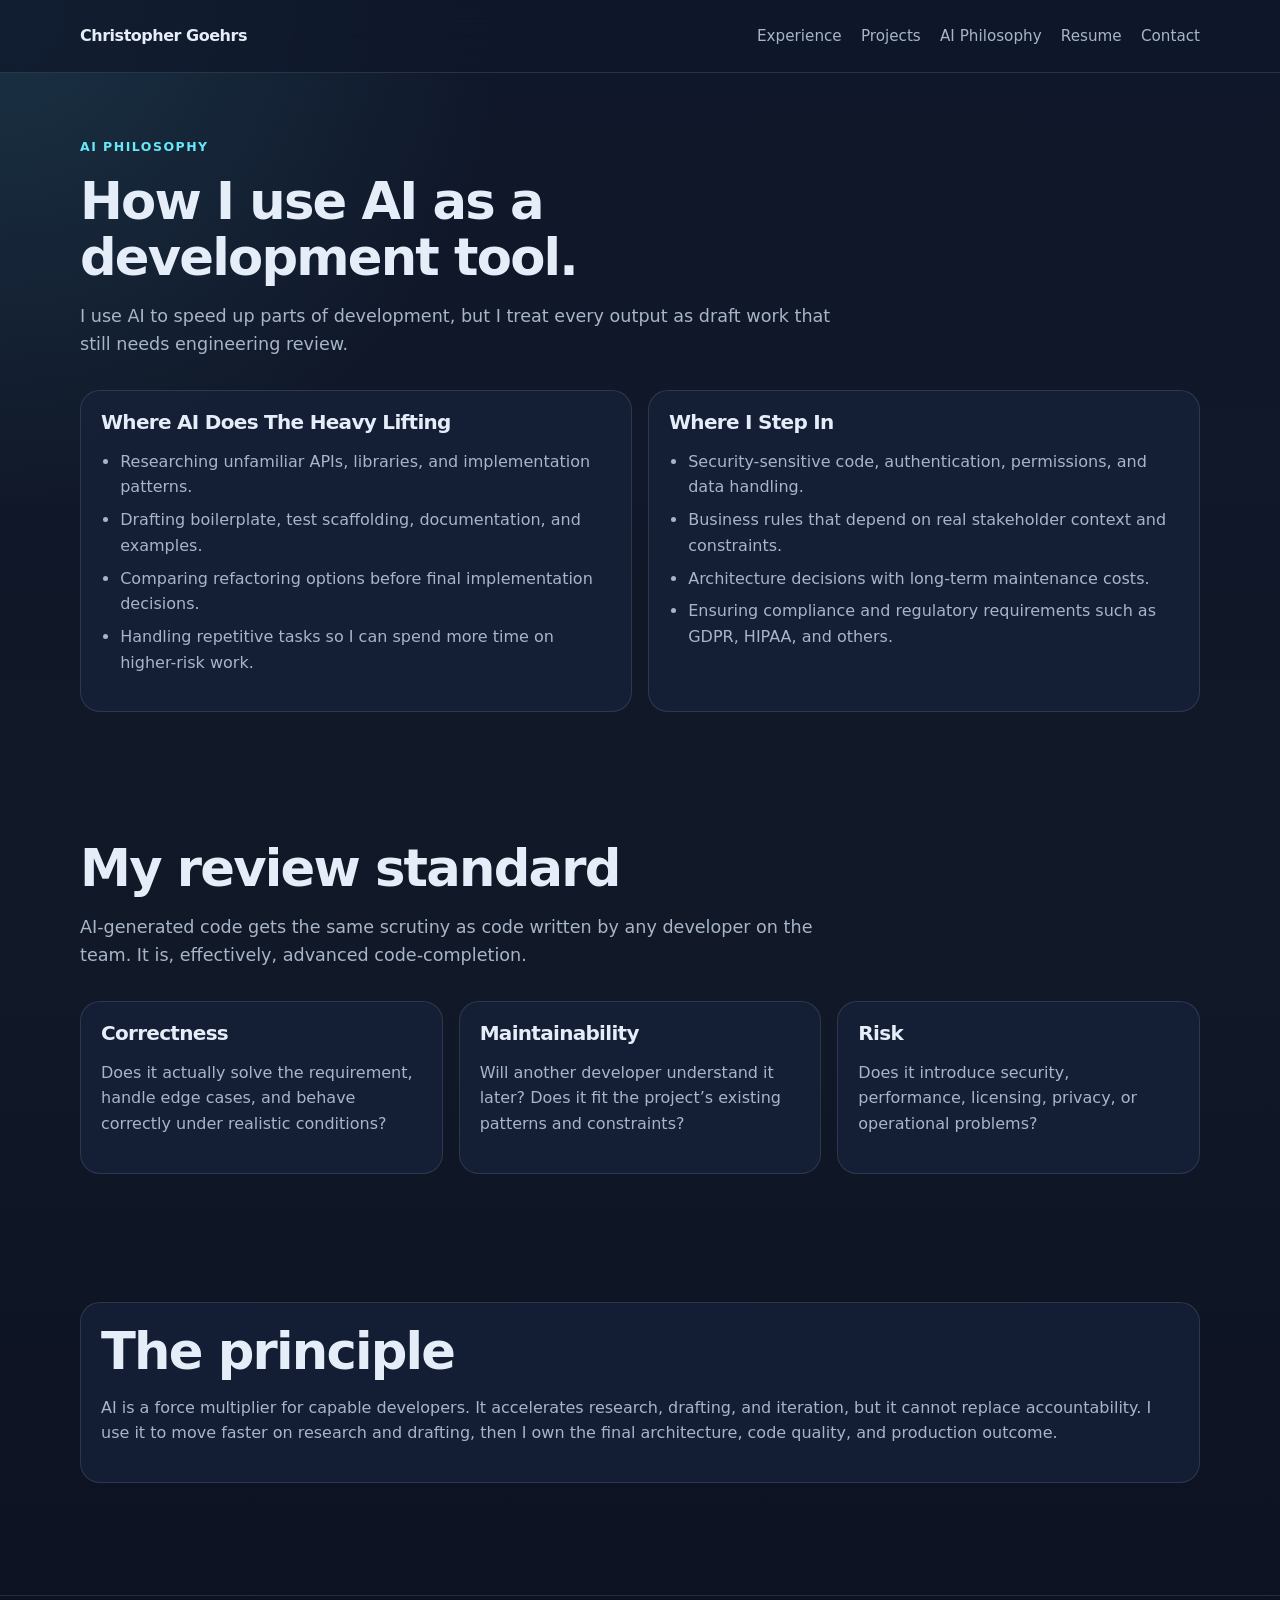
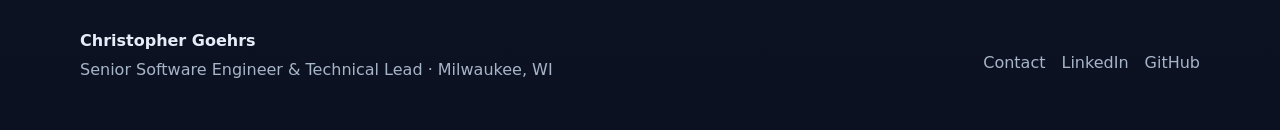
==== ai-philosophy/index.html @ 203ff35a "deploy: chris-goehrs/christophergoehrs-com-private@352e31870d99a3efd7a8641d61414e0e6869f5a9" ====
<!DOCTYPE html><html lang="en"> <head><meta charset="UTF-8"><meta name="description" content="Senior software engineer and technical lead specializing in .NET, React, CMS architecture, integrations, distributed team leadership, and practical AI-assisted development."><meta name="viewport" content="width=device-width"><meta name="generator" content="Astro v6.4.4"><link rel="icon" type="image/svg+xml" href="/favicon.svg"><link rel="canonical" href="https://www.christophergoehrs.com/ai-philosophy/"><title>AI Development Philosophy — Christopher Goehrs</title><link rel="stylesheet" href="/_astro/BaseLayout.B04aXKU3.css"></head> <body> <a class="skip-link" href="#content">Skip to content</a> <header class="site-header"> <nav class="nav container" aria-label="Primary navigation"> <a class="brand" href="/">Christopher Goehrs</a> <div class="nav-links"> <a href="/experience/">Experience</a><a href="/projects/">Projects</a><a href="/ai-philosophy/">AI Philosophy</a><a href="/resume/">Resume</a><a href="/contact/">Contact</a> </div> </nav> </header> <main id="content">  <section class="section"> <div class="container"> <div class="section-header"> <p class="eyebrow">AI Philosophy</p> <h2>How I use AI as a development tool.</h2> <p class="section-description">I use AI to speed up parts of development, but I treat every output as draft work that still needs engineering review.</p> </div> <div class="grid-2"> <article class="card "> <h3>Where AI Does The Heavy Lifting</h3>  <ul> <li>Researching unfamiliar APIs, libraries, and implementation patterns.</li> <li>Drafting boilerplate, test scaffolding, documentation, and examples.</li> <li>Comparing refactoring options before final implementation decisions.</li> <li>Handling repetitive tasks so I can spend more time on higher-risk work.</li> </ul>  </article> <article class="card "> <h3>Where I Step In</h3>  <ul> <li>Security-sensitive code, authentication, permissions, and data handling.</li> <li>Business rules that depend on real stakeholder context and constraints.</li> <li>Architecture decisions with long-term maintenance costs.</li> <li>Ensuring compliance and regulatory requirements such as GDPR, HIPAA, and others.</li> </ul>  </article> </div> </div> </section> <section class="section"> <div class="container"> <div class="section-header">  <h2>My review standard</h2> <p class="section-description">AI-generated code gets the same scrutiny as code written by any developer on the team. It is, effectively, advanced code-completion.</p> </div> <div class="grid-3"> <article class="card "> <h3>Correctness</h3>  <p>Does it actually solve the requirement, handle edge cases, and behave correctly under realistic conditions?</p>  </article> <article class="card "> <h3>Maintainability</h3>  <p>Will another developer understand it later? Does it fit the project’s existing patterns and constraints?</p>  </article> <article class="card "> <h3>Risk</h3>  <p>Does it introduce security, performance, licensing, privacy, or operational problems?</p>  </article> </div> </div> </section> <section class="section"> <div class="container"> <div class="callout"> <h2>The principle</h2> <p>
AI is a force multiplier for capable developers. It accelerates research, drafting, and iteration, but it cannot replace accountability. I use it to move faster on research and drafting, then I own the final architecture, code quality, and production outcome.
</p> </div> </div> </section>  </main> <footer class="site-footer"> <div class="container footer-grid"> <div> <p class="footer-name">Christopher Goehrs</p> <p>Senior Software Engineer & Technical Lead · Milwaukee, WI</p> </div> <div class="footer-links"> <a href="/contact/">Contact</a> <a href="https://www.linkedin.com/in/christophergoehrs">LinkedIn</a> <a href="https://github.com/chris-goehrs">GitHub</a> </div> </div> </footer> </body></html>
---- _astro/BaseLayout.B04aXKU3.css ----
:root{--bg: #0f172a;--bg-soft: #111c33;--surface: #17223b;--surface-2: #1d2a45;--text: #e5edf8;--muted: #a7b5c9;--faint: #718098;--accent: #67e8f9;--accent-2: #a7f3d0;--border: rgba(229, 237, 248, .12);--shadow: 0 24px 80px rgba(0, 0, 0, .28);--max-width: 1120px;color-scheme:dark;font-family:Inter,ui-sans-serif,system-ui,-apple-system,BlinkMacSystemFont,Segoe UI,sans-serif}*{box-sizing:border-box}html{scroll-behavior:smooth}body{margin:0;background:radial-gradient(circle at top left,rgba(103,232,249,.13),transparent 32rem),linear-gradient(180deg,#0f172a,#111827 55%,#0b1120);color:var(--text);line-height:1.6}a{color:inherit;text-decoration:none}a:hover{color:var(--accent)}p{color:var(--muted);margin:0 0 1rem}h1,h2,h3{line-height:1.1;margin:0 0 1rem;letter-spacing:-.035em}h1{font-size:clamp(2.8rem,7vw,5.8rem);max-width:980px}h2{font-size:clamp(2rem,4vw,3.4rem)}h3{font-size:1.25rem}ul{color:var(--muted);padding-left:1.2rem}li+li{margin-top:.45rem}.container{width:min(100% - 2rem,var(--max-width));margin-inline:auto}.skip-link{position:absolute;left:1rem;top:-10rem;padding:.75rem 1rem;background:var(--accent);color:#07111f;border-radius:.5rem;z-index:10}.skip-link:focus{top:1rem}.site-header{position:sticky;top:0;z-index:5;backdrop-filter:blur(20px);background:#0f172abd;border-bottom:1px solid var(--border)}.nav{display:flex;align-items:center;justify-content:space-between;min-height:72px;gap:1rem}.brand{font-weight:800;letter-spacing:-.03em}.nav-links{display:flex;align-items:center;gap:1.2rem;color:var(--muted);font-size:.95rem}.hero{padding:7rem 0 4rem}.hero-grid{display:grid;grid-template-columns:minmax(0,1.45fr) minmax(280px,.55fr);gap:3rem;align-items:end}.hero-kicker,.eyebrow{color:var(--accent);font-weight:800;text-transform:uppercase;letter-spacing:.12em;font-size:.78rem}.hero h1{font-size:clamp(2.2rem,5.5vw,4.4rem);max-width:18ch;text-wrap:balance}.hero-subtitle{font-size:clamp(1.15rem,2.2vw,1.45rem);max-width:760px}.hero-actions,.button-row{display:flex;gap:.9rem;flex-wrap:wrap;margin-top:2rem}.button{display:inline-flex;align-items:center;justify-content:center;padding:.85rem 1.1rem;border-radius:999px;background:var(--accent);color:#07111f;font-weight:800;border:1px solid transparent}.button.secondary{background:transparent;color:var(--text);border-color:var(--border)}.button:hover{color:#07111f;transform:translateY(-1px)}.button.secondary:hover{color:var(--accent);border-color:#67e8f980}.stat-card{background:#17223bd1;border:1px solid var(--border);border-radius:1.25rem;padding:1.35rem;box-shadow:var(--shadow)}.stat-card strong{display:block;font-size:2.2rem;line-height:1;letter-spacing:-.06em}.stat-card+.stat-card{margin-top:1rem}.section{padding:4rem 0}.section-header{max-width:760px;margin-bottom:2rem}.section-description{font-size:1.1rem}.grid-2{display:grid;grid-template-columns:repeat(2,minmax(0,1fr));gap:1rem}.grid-3{display:grid;grid-template-columns:repeat(3,minmax(0,1fr));gap:1rem}.card,.project-card,.skill-group,.callout{background:#17223bb8;border:1px solid var(--border);border-radius:1.25rem;padding:1.25rem}.card.highlight{background:linear-gradient(135deg,#67e8f91f,#a7f3d014)}.skill-grid{display:grid;grid-template-columns:repeat(2,minmax(0,1fr));gap:1rem}.tag-list{list-style:none;display:flex;flex-wrap:wrap;gap:.55rem;padding:0;margin:1rem 0 0}.tag-list li{margin:0;padding:.36rem .65rem;border-radius:999px;background:#e5edf814;color:var(--text);border:1px solid var(--border);font-size:.88rem}.tag-list.compact li{font-size:.78rem}.project-grid{display:grid;grid-template-columns:repeat(2,minmax(0,1fr));gap:1rem}.text-link{display:inline-flex;margin-top:1rem;font-weight:800;color:var(--accent)}.timeline{display:grid;gap:1.25rem}.timeline-item{display:grid;grid-template-columns:220px minmax(0,1fr);gap:1.25rem;padding-bottom:1.25rem;border-bottom:1px solid var(--border)}.timeline-meta{color:var(--accent-2);font-weight:700}.company{color:var(--text);font-weight:800;margin-top:-.5rem}.featured-clients{margin:0 0 1rem;padding:.8rem 1rem;border:1px solid var(--border);border-radius:.9rem;background:#17223b8a}.featured-clients-title{margin:0 0 .55rem;color:var(--accent);font-size:.78rem;font-weight:800;letter-spacing:.1em;text-transform:uppercase}.featured-client-list{margin:0;padding:0;list-style:none;display:flex;flex-wrap:wrap;gap:.5rem}.featured-client-list li{margin:0;padding:.22rem .6rem;border-radius:999px;border:1px solid var(--border);background:#e5edf80f;color:var(--text);font-size:.86rem}.resume-block{border-bottom:1px solid var(--border);padding:2rem 0}.resume-block:first-child{padding-top:0}.contact-panel{display:grid;gap:1rem;max-width:820px}.contact-form{display:grid;gap:1rem;padding:1.25rem;border:1px solid var(--border);border-radius:1rem;background:#17223bb8}.form-row{display:grid;gap:.45rem}.form-row label{color:var(--text);font-weight:700;font-size:.95rem}.form-row input,.form-row textarea{width:100%;padding:.75rem;border-radius:.7rem;border:1px solid var(--border);background:#0f172ac2;color:var(--text);font:inherit}.form-row textarea{resize:vertical}.form-row input:focus,.form-row textarea:focus{outline:2px solid rgba(103,232,249,.55);outline-offset:1px}.contact-links{display:grid;gap:1rem}.contact-link{display:flex;justify-content:space-between;gap:1rem;padding:1rem;border:1px solid var(--border);border-radius:1rem;background:#17223bb8}.contact-link span{color:var(--muted)}.visually-hidden{position:absolute;width:1px;height:1px;padding:0;margin:-1px;overflow:hidden;clip:rect(0,0,0,0);white-space:nowrap;border:0}.site-footer{border-top:1px solid var(--border);padding:2rem 0;margin-top:3rem}.footer-grid{display:flex;justify-content:space-between;gap:1rem;align-items:center}.footer-name{color:var(--text);font-weight:800;margin-bottom:.2rem}.footer-links{display:flex;gap:1rem;color:var(--muted)}@media(max-width:860px){.hero-grid,.grid-2,.grid-3,.skill-grid,.project-grid,.timeline-item{grid-template-columns:1fr}.nav{align-items:flex-start;flex-direction:column;padding:1rem 0}.nav-links{flex-wrap:wrap;gap:.75rem 1rem}.hero{padding-top:4rem}.footer-grid{align-items:flex-start;flex-direction:column}}@media print{.site-header,.site-footer,.hero-actions,.button-row{display:none}body{background:#fff;color:#111}p,ul,li{color:#333}.card,.project-card,.skill-group,.callout{border-color:#ddd;background:#fff}}
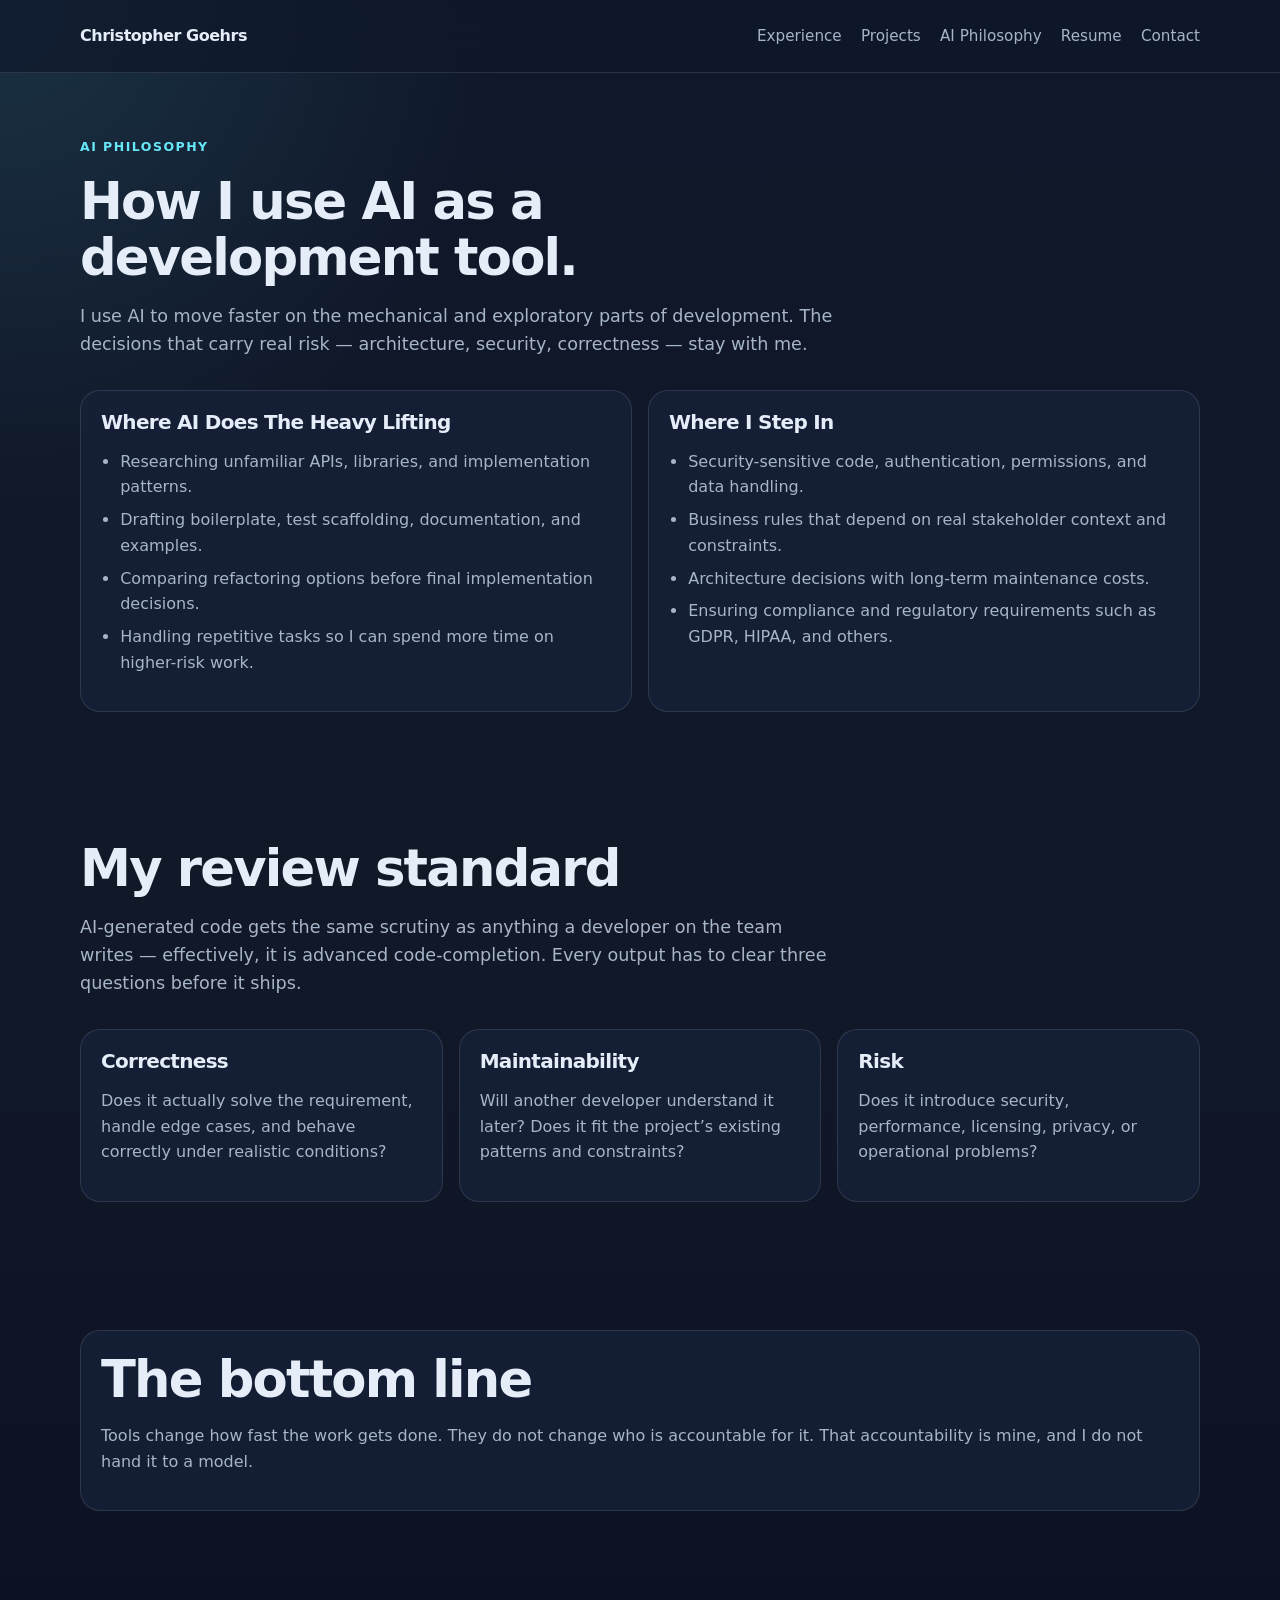
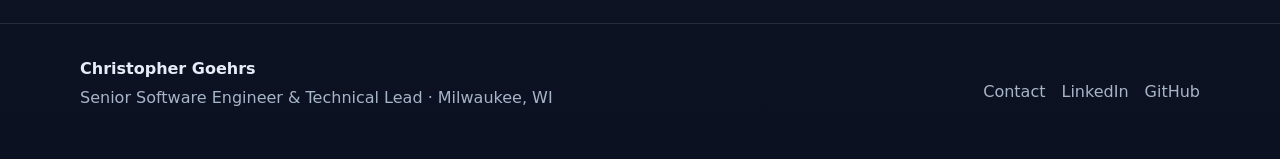
==== commit a5f799fb: "deploy: chris-goehrs/christophergoehrs-com-private@f8c48bc2ef2f5d55e218395b160b36a0dbb5d6d4" ====
--- a/ai-philosophy/index.html
+++ b/ai-philosophy/index.html
@@ -1,3 +1,3 @@
-<!DOCTYPE html><html lang="en"> <head><meta charset="UTF-8"><meta name="description" content="Senior software engineer and technical lead specializing in .NET, React, CMS architecture, integrations, distributed team leadership, and practical AI-assisted development."><meta name="viewport" content="width=device-width"><meta name="generator" content="Astro v6.4.4"><link rel="icon" type="image/svg+xml" href="/favicon.svg"><link rel="canonical" href="https://www.christophergoehrs.com/ai-philosophy/"><title>AI Development Philosophy — Christopher Goehrs</title><link rel="stylesheet" href="/_astro/BaseLayout.B04aXKU3.css"></head> <body> <a class="skip-link" href="#content">Skip to content</a> <header class="site-header"> <nav class="nav container" aria-label="Primary navigation"> <a class="brand" href="/">Christopher Goehrs</a> <div class="nav-links"> <a href="/experience/">Experience</a><a href="/projects/">Projects</a><a href="/ai-philosophy/">AI Philosophy</a><a href="/resume/">Resume</a><a href="/contact/">Contact</a> </div> </nav> </header> <main id="content">  <section class="section"> <div class="container"> <div class="section-header"> <p class="eyebrow">AI Philosophy</p> <h2>How I use AI as a development tool.</h2> <p class="section-description">I use AI to speed up parts of development, but I treat every output as draft work that still needs engineering review.</p> </div> <div class="grid-2"> <article class="card "> <h3>Where AI Does The Heavy Lifting</h3>  <ul> <li>Researching unfamiliar APIs, libraries, and implementation patterns.</li> <li>Drafting boilerplate, test scaffolding, documentation, and examples.</li> <li>Comparing refactoring options before final implementation decisions.</li> <li>Handling repetitive tasks so I can spend more time on higher-risk work.</li> </ul>  </article> <article class="card "> <h3>Where I Step In</h3>  <ul> <li>Security-sensitive code, authentication, permissions, and data handling.</li> <li>Business rules that depend on real stakeholder context and constraints.</li> <li>Architecture decisions with long-term maintenance costs.</li> <li>Ensuring compliance and regulatory requirements such as GDPR, HIPAA, and others.</li> </ul>  </article> </div> </div> </section> <section class="section"> <div class="container"> <div class="section-header">  <h2>My review standard</h2> <p class="section-description">AI-generated code gets the same scrutiny as code written by any developer on the team. It is, effectively, advanced code-completion.</p> </div> <div class="grid-3"> <article class="card "> <h3>Correctness</h3>  <p>Does it actually solve the requirement, handle edge cases, and behave correctly under realistic conditions?</p>  </article> <article class="card "> <h3>Maintainability</h3>  <p>Will another developer understand it later? Does it fit the project’s existing patterns and constraints?</p>  </article> <article class="card "> <h3>Risk</h3>  <p>Does it introduce security, performance, licensing, privacy, or operational problems?</p>  </article> </div> </div> </section> <section class="section"> <div class="container"> <div class="callout"> <h2>The principle</h2> <p>
-AI is a force multiplier for capable developers. It accelerates research, drafting, and iteration, but it cannot replace accountability. I use it to move faster on research and drafting, then I own the final architecture, code quality, and production outcome.
+<!DOCTYPE html><html lang="en"> <head><meta charset="UTF-8"><meta name="description" content="Senior software engineer and technical lead specializing in .NET, React, CMS architecture, integrations, distributed team leadership, and practical AI-assisted development."><meta name="viewport" content="width=device-width"><meta name="generator" content="Astro v6.4.4"><link rel="icon" type="image/svg+xml" href="/favicon.svg"><link rel="canonical" href="https://www.christophergoehrs.com/ai-philosophy/"><title>AI Development Philosophy — Christopher Goehrs</title><link rel="stylesheet" href="/_astro/BaseLayout.B04aXKU3.css"></head> <body> <a class="skip-link" href="#content">Skip to content</a> <header class="site-header"> <nav class="nav container" aria-label="Primary navigation"> <a class="brand" href="/">Christopher Goehrs</a> <div class="nav-links"> <a href="/experience/">Experience</a><a href="/projects/">Projects</a><a href="/ai-philosophy/">AI Philosophy</a><a href="/resume/">Resume</a><a href="/contact/">Contact</a> </div> </nav> </header> <main id="content">  <section class="section"> <div class="container"> <div class="section-header"> <p class="eyebrow">AI Philosophy</p> <h2>How I use AI as a development tool.</h2> <p class="section-description">I use AI to move faster on the mechanical and exploratory parts of development. The decisions that carry real risk — architecture, security, correctness — stay with me.</p> </div> <div class="grid-2"> <article class="card "> <h3>Where AI Does The Heavy Lifting</h3>  <ul> <li>Researching unfamiliar APIs, libraries, and implementation patterns.</li> <li>Drafting boilerplate, test scaffolding, documentation, and examples.</li> <li>Comparing refactoring options before final implementation decisions.</li> <li>Handling repetitive tasks so I can spend more time on higher-risk work.</li> </ul>  </article> <article class="card "> <h3>Where I Step In</h3>  <ul> <li>Security-sensitive code, authentication, permissions, and data handling.</li> <li>Business rules that depend on real stakeholder context and constraints.</li> <li>Architecture decisions with long-term maintenance costs.</li> <li>Ensuring compliance and regulatory requirements such as GDPR, HIPAA, and others.</li> </ul>  </article> </div> </div> </section> <section class="section"> <div class="container"> <div class="section-header">  <h2>My review standard</h2> <p class="section-description">AI-generated code gets the same scrutiny as anything a developer on the team writes — effectively, it is advanced code-completion. Every output has to clear three questions before it ships.</p> </div> <div class="grid-3"> <article class="card "> <h3>Correctness</h3>  <p>Does it actually solve the requirement, handle edge cases, and behave correctly under realistic conditions?</p>  </article> <article class="card "> <h3>Maintainability</h3>  <p>Will another developer understand it later? Does it fit the project’s existing patterns and constraints?</p>  </article> <article class="card "> <h3>Risk</h3>  <p>Does it introduce security, performance, licensing, privacy, or operational problems?</p>  </article> </div> </div> </section> <section class="section"> <div class="container"> <div class="callout"> <h2>The bottom line</h2> <p>
+Tools change how fast the work gets done. They do not change who is accountable for it. That accountability is mine, and I do not hand it to a model.
 </p> </div> </div> </section>  </main> <footer class="site-footer"> <div class="container footer-grid"> <div> <p class="footer-name">Christopher Goehrs</p> <p>Senior Software Engineer & Technical Lead · Milwaukee, WI</p> </div> <div class="footer-links"> <a href="/contact/">Contact</a> <a href="https://www.linkedin.com/in/christophergoehrs">LinkedIn</a> <a href="https://github.com/chris-goehrs">GitHub</a> </div> </div> </footer> </body></html>
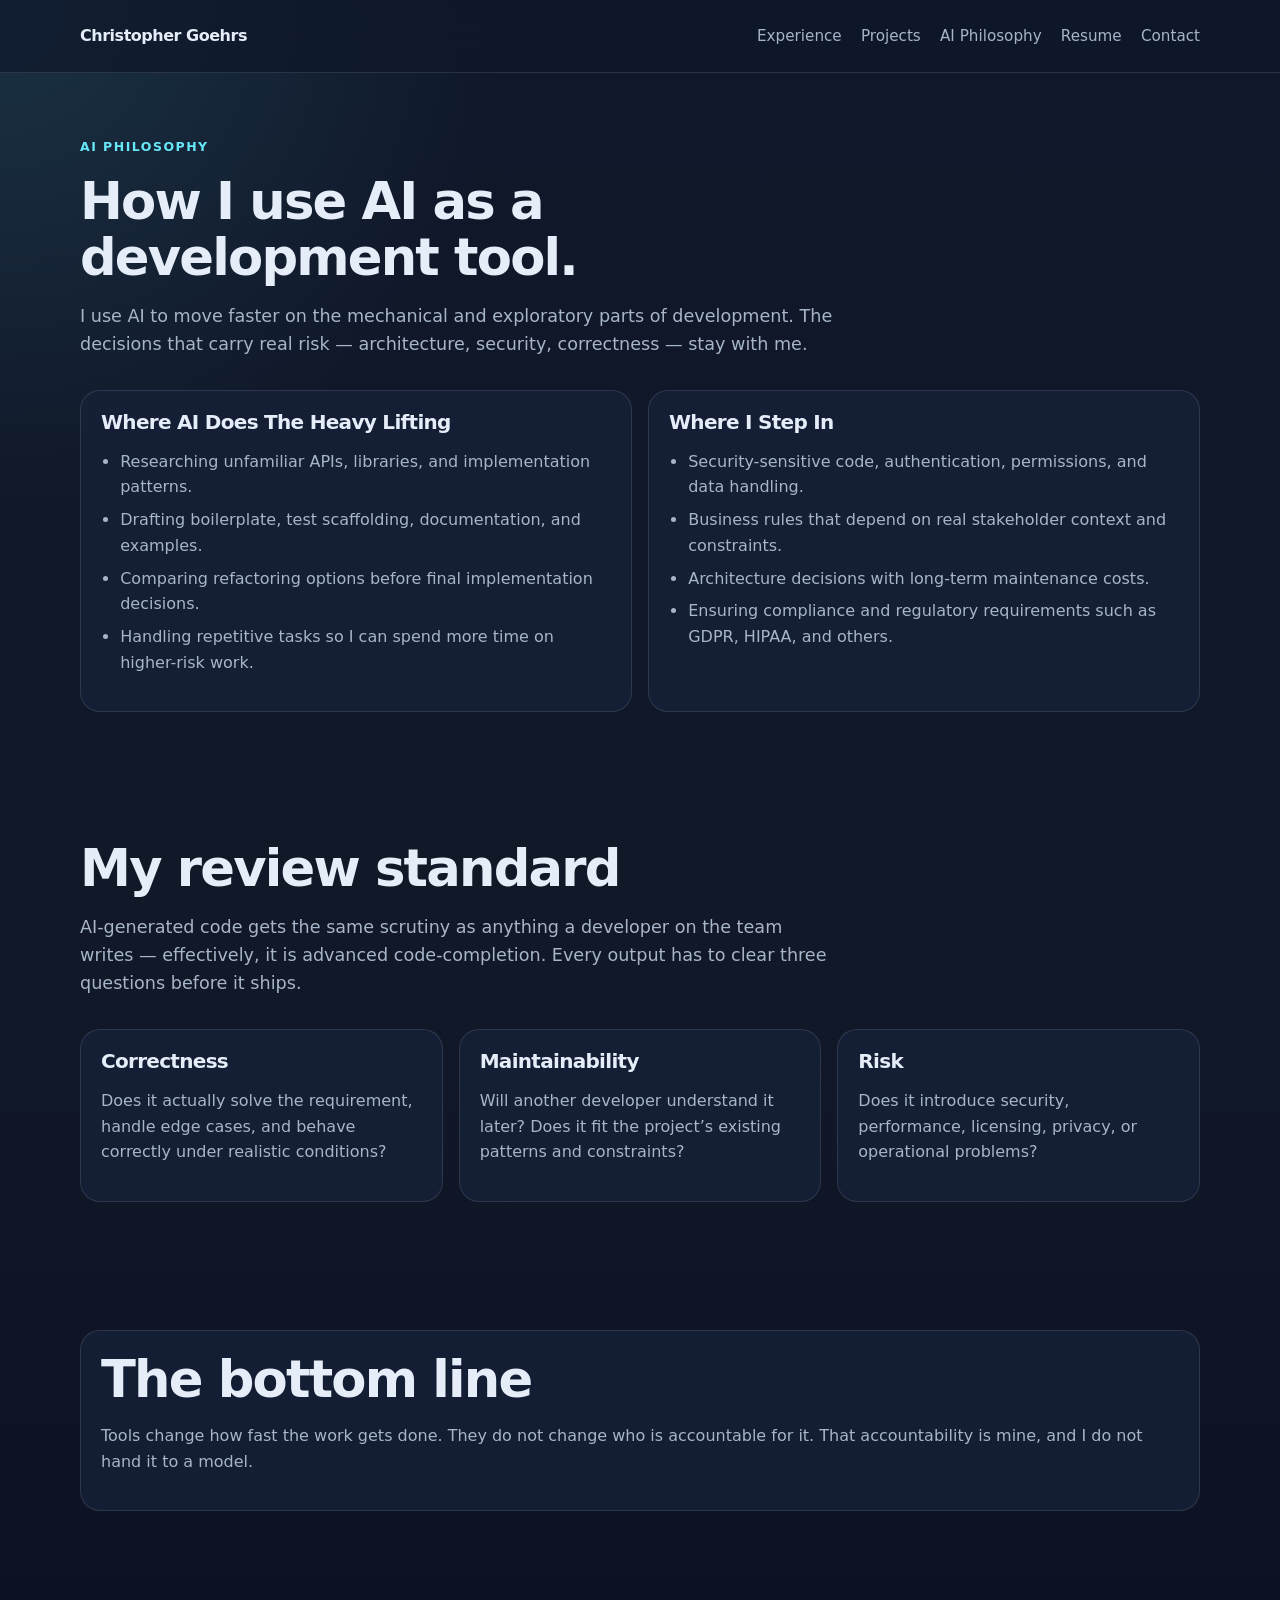
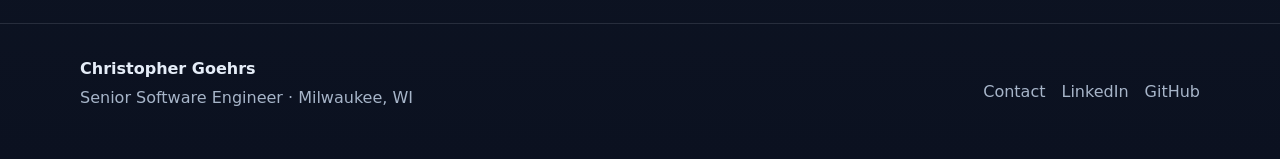
==== commit bb7bc6e1: "deploy: chris-goehrs/christophergoehrs-com-private@b02195e22046b9a1f1ef4681cde86ab34a165a44" ====
--- a/ai-philosophy/index.html
+++ b/ai-philosophy/index.html
@@ -1,3 +1,4 @@
-<!DOCTYPE html><html lang="en"> <head><meta charset="UTF-8"><meta name="description" content="Senior software engineer and technical lead specializing in .NET, React, CMS architecture, integrations, distributed team leadership, and practical AI-assisted development."><meta name="viewport" content="width=device-width"><meta name="generator" content="Astro v6.4.4"><link rel="icon" type="image/svg+xml" href="/favicon.svg"><link rel="canonical" href="https://www.christophergoehrs.com/ai-philosophy/"><title>AI Development Philosophy — Christopher Goehrs</title><link rel="stylesheet" href="/_astro/BaseLayout.B04aXKU3.css"></head> <body> <a class="skip-link" href="#content">Skip to content</a> <header class="site-header"> <nav class="nav container" aria-label="Primary navigation"> <a class="brand" href="/">Christopher Goehrs</a> <div class="nav-links"> <a href="/experience/">Experience</a><a href="/projects/">Projects</a><a href="/ai-philosophy/">AI Philosophy</a><a href="/resume/">Resume</a><a href="/contact/">Contact</a> </div> </nav> </header> <main id="content">  <section class="section"> <div class="container"> <div class="section-header"> <p class="eyebrow">AI Philosophy</p> <h2>How I use AI as a development tool.</h2> <p class="section-description">I use AI to move faster on the mechanical and exploratory parts of development. The decisions that carry real risk — architecture, security, correctness — stay with me.</p> </div> <div class="grid-2"> <article class="card "> <h3>Where AI Does The Heavy Lifting</h3>  <ul> <li>Researching unfamiliar APIs, libraries, and implementation patterns.</li> <li>Drafting boilerplate, test scaffolding, documentation, and examples.</li> <li>Comparing refactoring options before final implementation decisions.</li> <li>Handling repetitive tasks so I can spend more time on higher-risk work.</li> </ul>  </article> <article class="card "> <h3>Where I Step In</h3>  <ul> <li>Security-sensitive code, authentication, permissions, and data handling.</li> <li>Business rules that depend on real stakeholder context and constraints.</li> <li>Architecture decisions with long-term maintenance costs.</li> <li>Ensuring compliance and regulatory requirements such as GDPR, HIPAA, and others.</li> </ul>  </article> </div> </div> </section> <section class="section"> <div class="container"> <div class="section-header">  <h2>My review standard</h2> <p class="section-description">AI-generated code gets the same scrutiny as anything a developer on the team writes — effectively, it is advanced code-completion. Every output has to clear three questions before it ships.</p> </div> <div class="grid-3"> <article class="card "> <h3>Correctness</h3>  <p>Does it actually solve the requirement, handle edge cases, and behave correctly under realistic conditions?</p>  </article> <article class="card "> <h3>Maintainability</h3>  <p>Will another developer understand it later? Does it fit the project’s existing patterns and constraints?</p>  </article> <article class="card "> <h3>Risk</h3>  <p>Does it introduce security, performance, licensing, privacy, or operational problems?</p>  </article> </div> </div> </section> <section class="section"> <div class="container"> <div class="callout"> <h2>The bottom line</h2> <p>
+<!DOCTYPE html><html lang="en"> <head><meta charset="UTF-8"><meta name="viewport" content="width=device-width, initial-scale=1"><meta name="generator" content="Astro v6.4.4"><title>AI Development Philosophy — Christopher Goehrs</title><meta name="description" content="How I use AI in software development: where it accelerates the work, where human judgment stays in control, and the correctness, maintainability, and risk bar every output must clear before it ships."><meta name="author" content="Christopher Goehrs"><meta name="robots" content="index, follow, max-image-preview:large, max-snippet:-1, max-video-preview:-1"><meta name="theme-color" content="#0f172a"><link rel="canonical" href="https://www.christophergoehrs.com/ai-philosophy/"><!-- Icons --><link rel="icon" type="image/svg+xml" href="/favicon.svg"><link rel="icon" type="image/png" href="/favicon.png"><link rel="apple-touch-icon" href="/favicon.png"><!-- Open Graph --><meta property="og:type" content="website"><meta property="og:site_name" content="Christopher Goehrs"><meta property="og:title" content="AI Development Philosophy — Christopher Goehrs"><meta property="og:description" content="How I use AI in software development: where it accelerates the work, where human judgment stays in control, and the correctness, maintainability, and risk bar every output must clear before it ships."><meta property="og:url" content="https://www.christophergoehrs.com/ai-philosophy/"><meta property="og:locale" content="en_US"><meta property="og:image" content="https://www.christophergoehrs.com/og.png"><meta property="og:image:width" content="1200"><meta property="og:image:height" content="630"><meta property="og:image:alt" content="Christopher Goehrs — Senior Software Engineer"><!-- Twitter / X --><meta name="twitter:card" content="summary_large_image"><meta name="twitter:title" content="AI Development Philosophy — Christopher Goehrs"><meta name="twitter:description" content="How I use AI in software development: where it accelerates the work, where human judgment stays in control, and the correctness, maintainability, and risk bar every output must clear before it ships."><meta name="twitter:image" content="https://www.christophergoehrs.com/og.png"><meta name="twitter:image:alt" content="Christopher Goehrs — Senior Software Engineer"><script type="application/ld+json">[{"@context":"https://schema.org","@type":"Person","name":"Christopher Goehrs","jobTitle":"Senior Software Engineer","url":"https://www.christophergoehrs.com/","image":"https://www.christophergoehrs.com/og.png","address":{"@type":"PostalAddress","addressLocality":"Milwaukee","addressRegion":"WI","addressCountry":"US"},"sameAs":["https://www.linkedin.com/in/christophergoehrs","https://github.com/chris-goehrs"]},{"@context":"https://schema.org","@type":"WebSite","name":"Christopher Goehrs","url":"https://www.christophergoehrs.com/","description":"Christopher Goehrs is a Milwaukee-based senior software engineer with 10+ years of experience across .NET, PHP, React, and CMS platforms — building business-critical applications and integrations."}]</script><style>:root{--bg: #0f172a;--bg-soft: #111c33;--surface: #17223b;--surface-2: #1d2a45;--text: #e5edf8;--muted: #a7b5c9;--faint: #718098;--accent: #67e8f9;--accent-2: #a7f3d0;--border: rgba(229, 237, 248, .12);--shadow: 0 24px 80px rgba(0, 0, 0, .28);--max-width: 1120px;color-scheme:dark;font-family:Inter,ui-sans-serif,system-ui,-apple-system,BlinkMacSystemFont,Segoe UI,sans-serif}*{box-sizing:border-box}html{scroll-behavior:smooth}body{margin:0;background:radial-gradient(circle at top left,rgba(103,232,249,.13),transparent 32rem),linear-gradient(180deg,#0f172a,#111827 55%,#0b1120);color:var(--text);line-height:1.6}a{color:inherit;text-decoration:none}a:hover{color:var(--accent)}p{color:var(--muted);margin:0 0 1rem}h1,h2,h3{line-height:1.1;margin:0 0 1rem;letter-spacing:-.035em}h1{font-size:clamp(2.8rem,7vw,5.8rem);max-width:980px}h2{font-size:clamp(2rem,4vw,3.4rem)}h3{font-size:1.25rem}ul{color:var(--muted);padding-left:1.2rem}li+li{margin-top:.45rem}.container{width:min(100% - 2rem,var(--max-width));margin-inline:auto}.skip-link{position:absolute;left:1rem;top:-10rem;padding:.75rem 1rem;background:var(--accent);color:#07111f;border-radius:.5rem;z-index:10}.skip-link:focus{top:1rem}.site-header{position:sticky;top:0;z-index:5;backdrop-filter:blur(20px);background:#0f172abd;border-bottom:1px solid var(--border)}.nav{display:flex;align-items:center;justify-content:space-between;min-height:72px;gap:1rem}.brand{font-weight:800;letter-spacing:-.03em}.nav-links{display:flex;align-items:center;gap:1.2rem;color:var(--muted);font-size:.95rem}.hero{padding:7rem 0 4rem}.hero-grid{display:grid;grid-template-columns:minmax(0,1.45fr) minmax(280px,.55fr);gap:3rem;align-items:end}.hero-kicker,.eyebrow{color:var(--accent);font-weight:800;text-transform:uppercase;letter-spacing:.12em;font-size:.78rem}.hero h1{font-size:clamp(2.2rem,5.5vw,4.4rem);max-width:18ch;text-wrap:balance}.hero-subtitle{font-size:clamp(1.15rem,2.2vw,1.45rem);max-width:760px}.hero-actions,.button-row{display:flex;gap:.9rem;flex-wrap:wrap;margin-top:2rem}.button{display:inline-flex;align-items:center;justify-content:center;padding:.85rem 1.1rem;border-radius:999px;background:var(--accent);color:#07111f;font-weight:800;border:1px solid transparent}.button.secondary{background:transparent;color:var(--text);border-color:var(--border)}.button:hover{color:#07111f;transform:translateY(-1px)}.button.secondary:hover{color:var(--accent);border-color:#67e8f980}.stat-card{background:#17223bd1;border:1px solid var(--border);border-radius:1.25rem;padding:1.35rem;box-shadow:var(--shadow)}.stat-card strong{display:block;font-size:2.2rem;line-height:1;letter-spacing:-.06em}.stat-card+.stat-card{margin-top:1rem}.section{padding:4rem 0}.section-header{max-width:760px;margin-bottom:2rem}.section-description{font-size:1.1rem}.grid-2{display:grid;grid-template-columns:repeat(2,minmax(0,1fr));gap:1rem}.grid-3{display:grid;grid-template-columns:repeat(3,minmax(0,1fr));gap:1rem}.card,.project-card,.skill-group,.callout{background:#17223bb8;border:1px solid var(--border);border-radius:1.25rem;padding:1.25rem}.card.highlight{background:linear-gradient(135deg,#67e8f91f,#a7f3d014)}.skill-grid{display:grid;grid-template-columns:repeat(2,minmax(0,1fr));gap:1rem}.tag-list{list-style:none;display:flex;flex-wrap:wrap;gap:.55rem;padding:0;margin:1rem 0 0}.tag-list li{margin:0;padding:.36rem .65rem;border-radius:999px;background:#e5edf814;color:var(--text);border:1px solid var(--border);font-size:.88rem}.tag-list.compact li{font-size:.78rem}.project-grid{display:grid;grid-template-columns:repeat(2,minmax(0,1fr));gap:1rem}.text-link{display:inline-flex;margin-top:1rem;font-weight:800;color:var(--accent)}.timeline{display:grid;gap:1.25rem}.timeline-item{display:grid;grid-template-columns:220px minmax(0,1fr);gap:1.25rem;padding-bottom:1.25rem;border-bottom:1px solid var(--border)}.timeline-meta{color:var(--accent-2);font-weight:700}.company{color:var(--text);font-weight:800;margin-top:-.5rem}.featured-clients{margin:0 0 1rem;padding:.8rem 1rem;border:1px solid var(--border);border-radius:.9rem;background:#17223b8a}.featured-clients-title{margin:0 0 .55rem;color:var(--accent);font-size:.78rem;font-weight:800;letter-spacing:.1em;text-transform:uppercase}.featured-client-list{margin:0;padding:0;list-style:none;display:flex;flex-wrap:wrap;gap:.5rem}.featured-client-list li{margin:0;padding:.22rem .6rem;border-radius:999px;border:1px solid var(--border);background:#e5edf80f;color:var(--text);font-size:.86rem}.resume-block{border-bottom:1px solid var(--border);padding:2rem 0}.resume-block:first-child{padding-top:0}.contact-panel{display:grid;gap:1rem;max-width:820px}.contact-form{display:grid;gap:1rem;padding:1.25rem;border:1px solid var(--border);border-radius:1rem;background:#17223bb8}.form-row{display:grid;gap:.45rem}.form-row label{color:var(--text);font-weight:700;font-size:.95rem}.form-row input,.form-row textarea{width:100%;padding:.75rem;border-radius:.7rem;border:1px solid var(--border);background:#0f172ac2;color:var(--text);font:inherit}.form-row textarea{resize:vertical}.form-row input:focus,.form-row textarea:focus{outline:2px solid rgba(103,232,249,.55);outline-offset:1px}.contact-links{display:grid;gap:1rem}.contact-link{display:flex;justify-content:space-between;gap:1rem;padding:1rem;border:1px solid var(--border);border-radius:1rem;background:#17223bb8}.contact-link span{color:var(--muted)}.visually-hidden{position:absolute;width:1px;height:1px;padding:0;margin:-1px;overflow:hidden;clip:rect(0,0,0,0);white-space:nowrap;border:0}.site-footer{border-top:1px solid var(--border);padding:2rem 0;margin-top:3rem}.footer-grid{display:flex;justify-content:space-between;gap:1rem;align-items:center}.footer-name{color:var(--text);font-weight:800;margin-bottom:.2rem}.footer-links{display:flex;gap:1rem;color:var(--muted)}@media(max-width:860px){.hero-grid,.grid-2,.grid-3,.skill-grid,.project-grid,.timeline-item{grid-template-columns:1fr}.nav{align-items:flex-start;flex-direction:column;padding:1rem 0}.nav-links{flex-wrap:wrap;gap:.75rem 1rem}.hero{padding-top:4rem}.footer-grid{align-items:flex-start;flex-direction:column}}@media print{.site-header,.site-footer,.hero-actions,.button-row{display:none}body{background:#fff;color:#111}p,ul,li{color:#333}.card,.project-card,.skill-group,.callout{border-color:#ddd;background:#fff}}
+</style></head> <body> <a class="skip-link" href="#content">Skip to content</a> <header class="site-header"> <nav class="nav container" aria-label="Primary navigation"> <a class="brand" href="/">Christopher Goehrs</a> <div class="nav-links"> <a href="/experience/">Experience</a><a href="/projects/">Projects</a><a href="/ai-philosophy/">AI Philosophy</a><a href="/resume/">Resume</a><a href="/contact/">Contact</a> </div> </nav> </header> <main id="content">  <section class="section"> <div class="container"> <div class="section-header"> <p class="eyebrow">AI Philosophy</p> <h2>How I use AI as a development tool.</h2> <p class="section-description">I use AI to move faster on the mechanical and exploratory parts of development. The decisions that carry real risk — architecture, security, correctness — stay with me.</p> </div> <div class="grid-2"> <article class="card "> <h3>Where AI Does The Heavy Lifting</h3>  <ul> <li>Researching unfamiliar APIs, libraries, and implementation patterns.</li> <li>Drafting boilerplate, test scaffolding, documentation, and examples.</li> <li>Comparing refactoring options before final implementation decisions.</li> <li>Handling repetitive tasks so I can spend more time on higher-risk work.</li> </ul>  </article> <article class="card "> <h3>Where I Step In</h3>  <ul> <li>Security-sensitive code, authentication, permissions, and data handling.</li> <li>Business rules that depend on real stakeholder context and constraints.</li> <li>Architecture decisions with long-term maintenance costs.</li> <li>Ensuring compliance and regulatory requirements such as GDPR, HIPAA, and others.</li> </ul>  </article> </div> </div> </section> <section class="section"> <div class="container"> <div class="section-header">  <h2>My review standard</h2> <p class="section-description">AI-generated code gets the same scrutiny as anything a developer on the team writes — effectively, it is advanced code-completion. Every output has to clear three questions before it ships.</p> </div> <div class="grid-3"> <article class="card "> <h3>Correctness</h3>  <p>Does it actually solve the requirement, handle edge cases, and behave correctly under realistic conditions?</p>  </article> <article class="card "> <h3>Maintainability</h3>  <p>Will another developer understand it later? Does it fit the project’s existing patterns and constraints?</p>  </article> <article class="card "> <h3>Risk</h3>  <p>Does it introduce security, performance, licensing, privacy, or operational problems?</p>  </article> </div> </div> </section> <section class="section"> <div class="container"> <div class="callout"> <h2>The bottom line</h2> <p>
 Tools change how fast the work gets done. They do not change who is accountable for it. That accountability is mine, and I do not hand it to a model.
-</p> </div> </div> </section>  </main> <footer class="site-footer"> <div class="container footer-grid"> <div> <p class="footer-name">Christopher Goehrs</p> <p>Senior Software Engineer & Technical Lead · Milwaukee, WI</p> </div> <div class="footer-links"> <a href="/contact/">Contact</a> <a href="https://www.linkedin.com/in/christophergoehrs">LinkedIn</a> <a href="https://github.com/chris-goehrs">GitHub</a> </div> </div> </footer> </body></html>+</p> </div> </div> </section>  </main> <footer class="site-footer"> <div class="container footer-grid"> <div> <p class="footer-name">Christopher Goehrs</p> <p>Senior Software Engineer · Milwaukee, WI</p> </div> <div class="footer-links"> <a href="/contact/">Contact</a> <a href="https://www.linkedin.com/in/christophergoehrs">LinkedIn</a> <a href="https://github.com/chris-goehrs">GitHub</a> </div> </div> </footer> <!-- Cloudflare Web Analytics --> <script defer src="https://static.cloudflareinsights.com/beacon.min.js" data-cf-beacon="{&quot;token&quot;: &quot;e074c4841d0c48ebb62744254d45842e&quot;}"></script> <!-- End Cloudflare Web Analytics --> </body></html>
